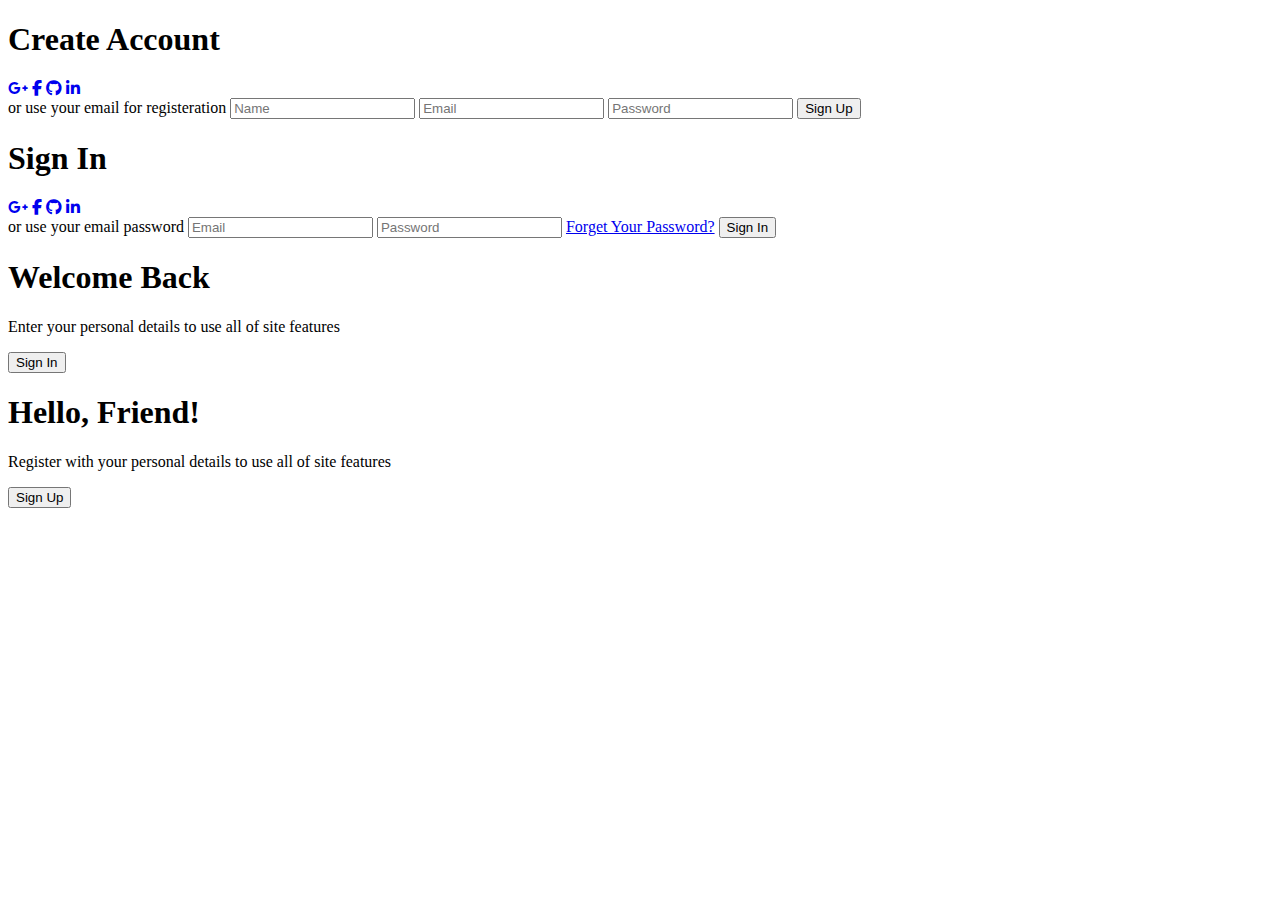
==== login.html @ 98c79b0c "modified:   index.html 	new file:   login.html" ====
<!DOCTYPE html>
<html lang="en">
  <head>
    <meta charset="UTF-8" />
    <meta name="viewport" content="width=device-width, initial-scale=1.0" />
    <link
      rel="stylesheet"
      href="https://cdnjs.cloudflare.com/ajax/libs/font-awesome/6.4.2/css/all.min.css"
    />
    <link rel="stylesheet" href="style.css" />
    <title>Login Page | Esa Kris</title>
  </head>

  <body>
    <div class="container" id="container">
      <div class="form-container sign-up">
        <form>
          <h1>Create Account</h1>
          <div class="social-icons">
            <a href="#" class="icon"
              ><i class="fa-brands fa-google-plus-g"></i
            ></a>
            <a href="#" class="icon"><i class="fa-brands fa-facebook-f"></i></a>
            <a href="#" class="icon"><i class="fa-brands fa-github"></i></a>
            <a href="#" class="icon"
              ><i class="fa-brands fa-linkedin-in"></i
            ></a>
          </div>
          <span>or use your email for registeration</span>
          <input type="text" placeholder="Name" />
          <input type="email" placeholder="Email" />
          <input type="password" placeholder="Password" />
          <button>Sign Up</button>
        </form>
      </div>
      <div class="form-container sign-in">
        <form>
          <h1>Sign In</h1>
          <div class="social-icons">
            <a href="#" class="icon"
              ><i class="fa-brands fa-google-plus-g"></i
            ></a>
            <a href="#" class="icon"><i class="fa-brands fa-facebook-f"></i></a>
            <a href="#" class="icon"><i class="fa-brands fa-github"></i></a>
            <a href="#" class="icon"
              ><i class="fa-brands fa-linkedin-in"></i
            ></a>
          </div>
          <span>or use your email password</span>
          <input type="email" placeholder="Email" />
          <input type="password" placeholder="Password" />
          <a href="#">Forget Your Password?</a>
          <button>Sign In</button>
        </form>
      </div>
      <div class="toggle-container">
        <div class="toggle">
          <div class="toggle-panel toggle-left">
            <h1>Welcome Back</h1>
            <p>Enter your personal details to use all of site features</p>
            <button class="hidden" id="login">Sign In</button>
          </div>
          <div class="toggle-panel toggle-right">
            <h1>Hello, Friend!</h1>
            <p>
              Register with your personal details to use all of site features
            </p>
            <button class="hidden" id="register">Sign Up</button>
          </div>
        </div>
      </div>
    </div>

    <script src="script.js"></script>
  </body>
</html>
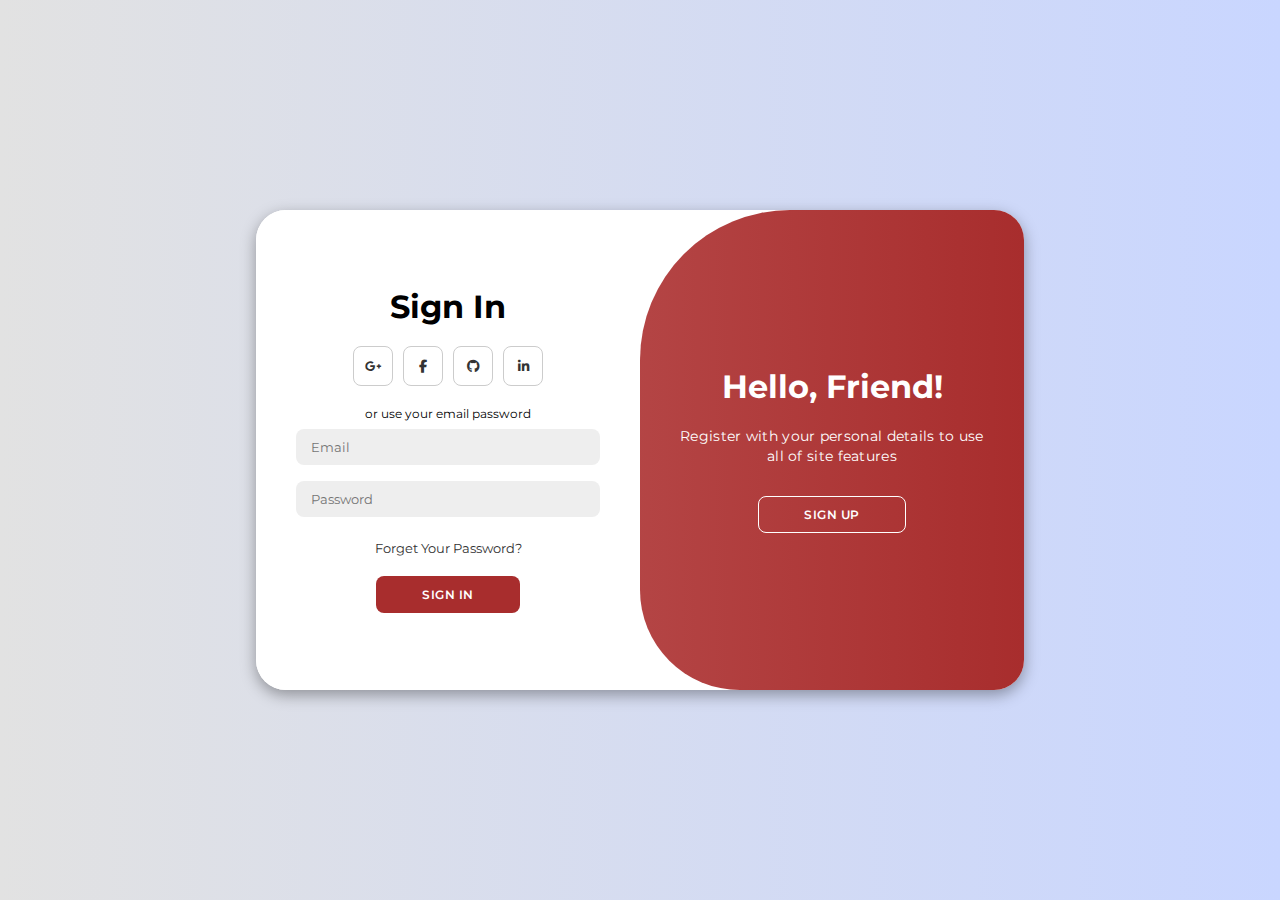
==== commit 1351a32a: "new file:   img/efo riro.jpg 	new file:   img/okro.jpg 	modified:   index.html 	modified:   login.ht" ====
--- a/login.html
+++ b/login.html
@@ -3,6 +3,8 @@
   <head>
     <meta charset="UTF-8" />
     <meta name="viewport" content="width=device-width, initial-scale=1.0" />
+    <meta name="viewport" content="width=device-width, initial-scale=1.0" />
+
     <link
       rel="stylesheet"
       href="https://cdnjs.cloudflare.com/ajax/libs/font-awesome/6.4.2/css/all.min.css"
--- a/style.css
+++ b/style.css
@@ -0,0 +1,258 @@
+@import url('https://fonts.googleapis.com/css2?family=Montserrat:wght@300;400;500;600;700&display=swap');
+
+*{
+    margin: 0;
+    padding: 0;
+    box-sizing: border-box;
+    font-family: 'Montserrat', sans-serif;
+}
+
+body{
+    background-color: #c9d6ff;
+    background: linear-gradient(to right, #e2e2e2, #c9d6ff);
+    display: flex;
+    align-items: center;
+    justify-content: center;
+    flex-direction: column;
+    height: 100vh;
+}
+
+.container{
+    background-color: #fff;
+    border-radius: 30px;
+    box-shadow: 0 5px 15px rgba(0, 0, 0, 0.35);
+    position: relative;
+    overflow: hidden;
+    width: 768px;
+    max-width: 100%;
+    min-height: 480px;
+}
+
+.container p{
+    font-size: 14px;
+    line-height: 20px;
+    letter-spacing: 0.3px;
+    margin: 20px 0;
+}
+
+.container span{
+    font-size: 12px;
+}
+
+.container a{
+    color: #333;
+    font-size: 13px;
+    text-decoration: none;
+    margin: 15px 0 10px;
+}
+
+.container button{
+    background-color: #a82d2d;
+    color: #fff;
+    font-size: 12px;
+    padding: 10px 45px;
+    border: 1px solid transparent;
+    border-radius: 8px;
+    font-weight: 600;
+    letter-spacing: 0.5px;
+    text-transform: uppercase;
+    margin-top: 10px;
+    cursor: pointer;
+}
+
+.container button.hidden{
+    background-color: transparent;
+    border-color: #fff;
+}
+
+.container form{
+    background-color: #fff;
+    display: flex;
+    align-items: center;
+    justify-content: center;
+    flex-direction: column;
+    padding: 0 40px;
+    height: 100%;
+}
+
+.container input{
+    background-color: #eee;
+    border: none;
+    margin: 8px 0;
+    padding: 10px 15px;
+    font-size: 13px;
+    border-radius: 8px;
+    width: 100%;
+    outline: none;
+}
+
+.form-container{
+    position: absolute;
+    top: 0;
+    height: 100%;
+    transition: all 0.6s ease-in-out;
+}
+
+.sign-in{
+    left: 0;
+    width: 50%;
+    z-index: 2;
+}
+
+.container.active .sign-in{
+    transform: translateX(100%);
+}
+
+.sign-up{
+    left: 0;
+    width: 50%;
+    opacity: 0;
+    z-index: 1;
+}
+
+.container.active .sign-up{
+    transform: translateX(100%);
+    opacity: 1;
+    z-index: 5;
+    animation: move 0.6s;
+}
+
+@keyframes move{
+    0%, 49.99%{
+        opacity: 0;
+        z-index: 1;
+    }
+    50%, 100%{
+        opacity: 1;
+        z-index: 5;
+    }
+}
+
+.social-icons{
+    margin: 20px 0;
+}
+
+.social-icons a{
+    border: 1px solid #ccc;
+    border-radius: 20%;
+    display: inline-flex;
+    justify-content: center;
+    align-items: center;
+    margin: 0 3px;
+    width: 40px;
+    height: 40px;
+}
+
+.toggle-container{
+    position: absolute;
+    top: 0;
+    left: 50%;
+    width: 50%;
+    height: 100%;
+    overflow: hidden;
+    transition: all 0.6s ease-in-out;
+    border-radius: 150px 0 0 100px;
+    z-index: 1000;
+}
+
+.container.active .toggle-container{
+    transform: translateX(-100%);
+    border-radius: 0 150px 100px 0;
+}
+
+.toggle{
+    background-color: #a82d2d;
+    height: 100%;
+    background: linear-gradient(to right, #c05c5c, #a82d2d);
+    color: #fff;
+    position: relative;
+    left: -100%;
+    height: 100%;
+    width: 200%;
+    transform: translateX(0);
+    transition: all 0.6s ease-in-out;
+}
+
+.container.active .toggle{
+    transform: translateX(50%);
+}
+
+.toggle-panel{
+    position: absolute;
+    width: 50%;
+    height: 100%;
+    display: flex;
+    align-items: center;
+    justify-content: center;
+    flex-direction: column;
+    padding: 0 30px;
+    text-align: center;
+    top: 0;
+    transform: translateX(0);
+    transition: all 0.6s ease-in-out;
+}
+
+.toggle-left{
+    transform: translateX(-200%);
+}
+
+.container.active .toggle-left{
+    transform: translateX(0);
+}
+
+.toggle-right{
+    right: 0;
+    transform: translateX(0);
+}
+
+.container.active .toggle-right{
+    transform: translateX(200%);
+}
+
+/* Media Qurey */
+@media (max-width: 480px) {
+    .container {
+        width: 100%;
+        height: 100%;
+        border-radius: 0;
+    }
+
+    .form-container, .toggle-container {
+        width: 100%;
+        height: 50%;
+    }
+
+    .sign-in, .sign-up {
+        width: 100%;
+        height: 100%;
+    }
+
+    .toggle {
+        width: 100%;
+        height: 200%;
+        left: 0;
+    }
+
+    .toggle-container {
+        left: 0;
+        height: 50%;
+    }
+
+    .toggle-left {
+        height: 50%;
+    }
+
+    .container.active .toggle-container {
+        transform: translateY(-100%);
+        border-radius: 0;
+    }
+
+    .toggle-right {
+        transform: translateY(100%);
+        top: 50%;
+    }
+
+    .container.active .toggle-right {
+        transform: translateY(0);
+    }
+}